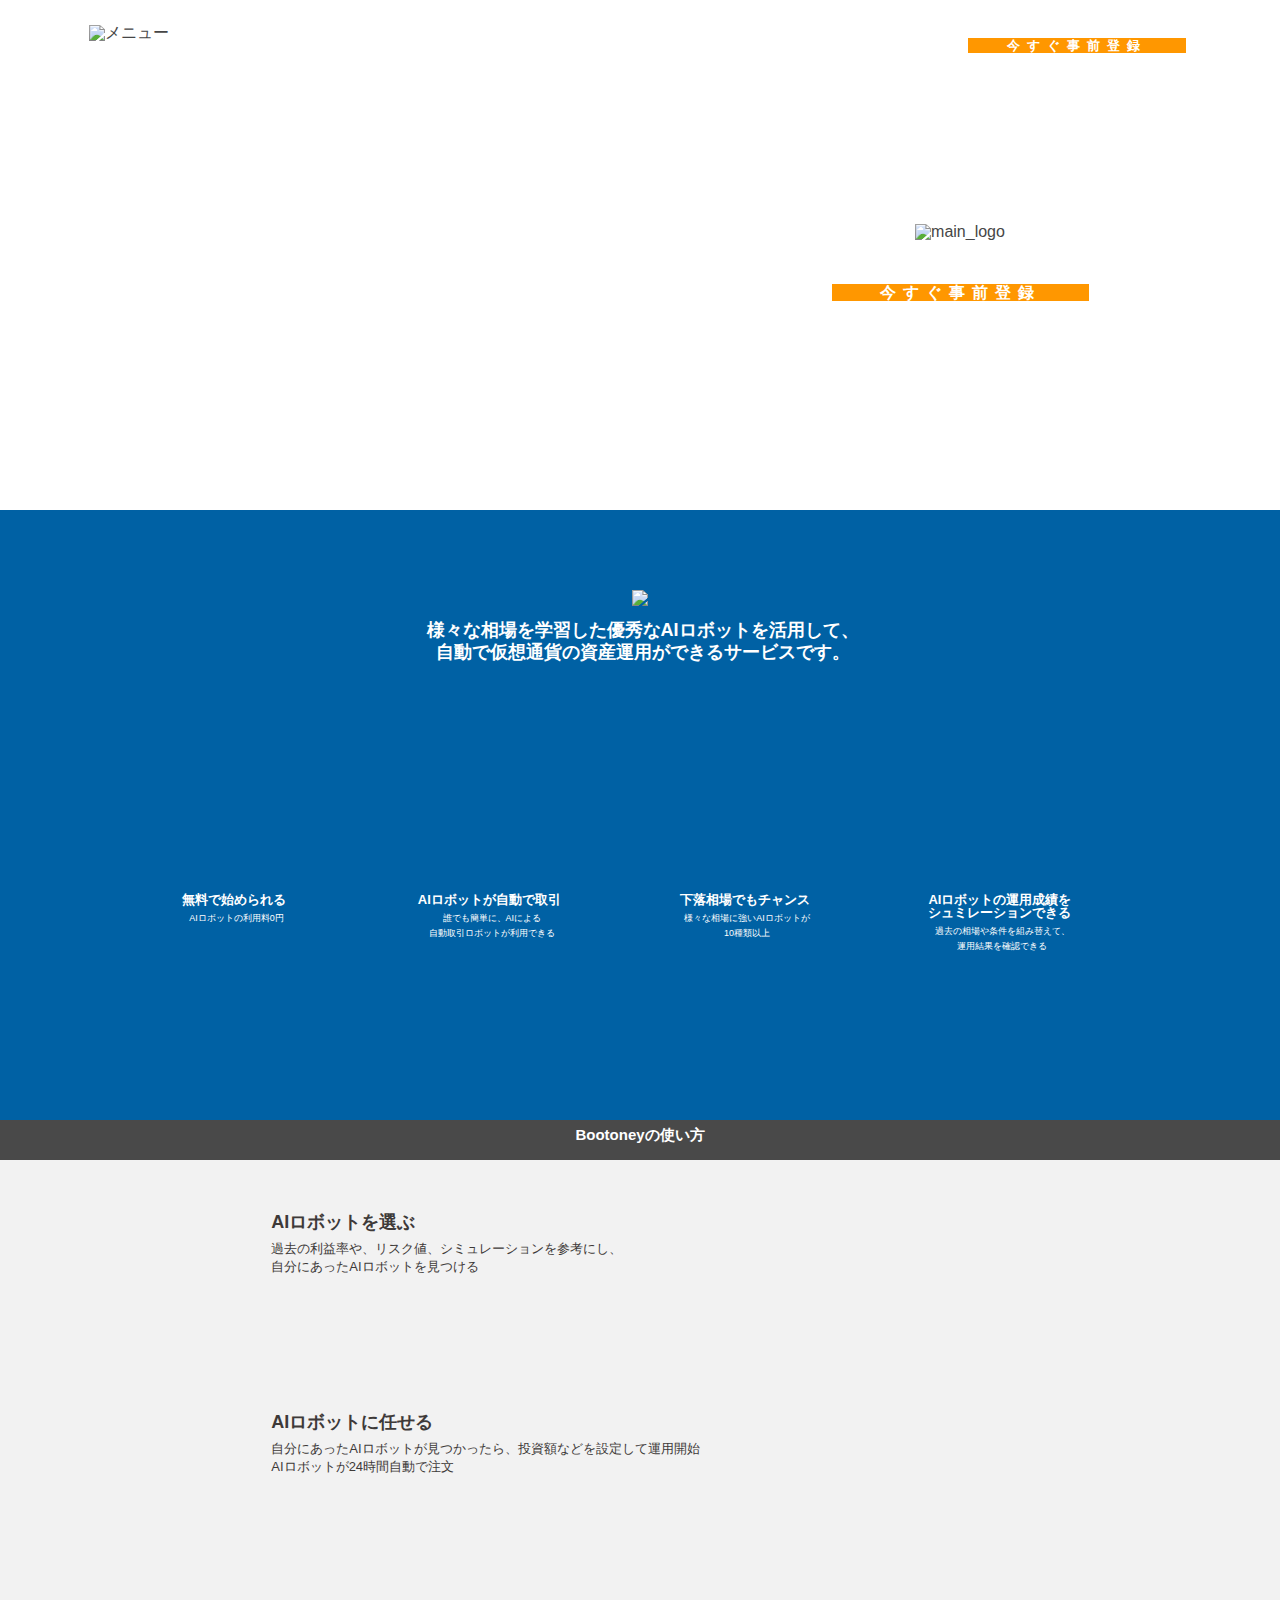
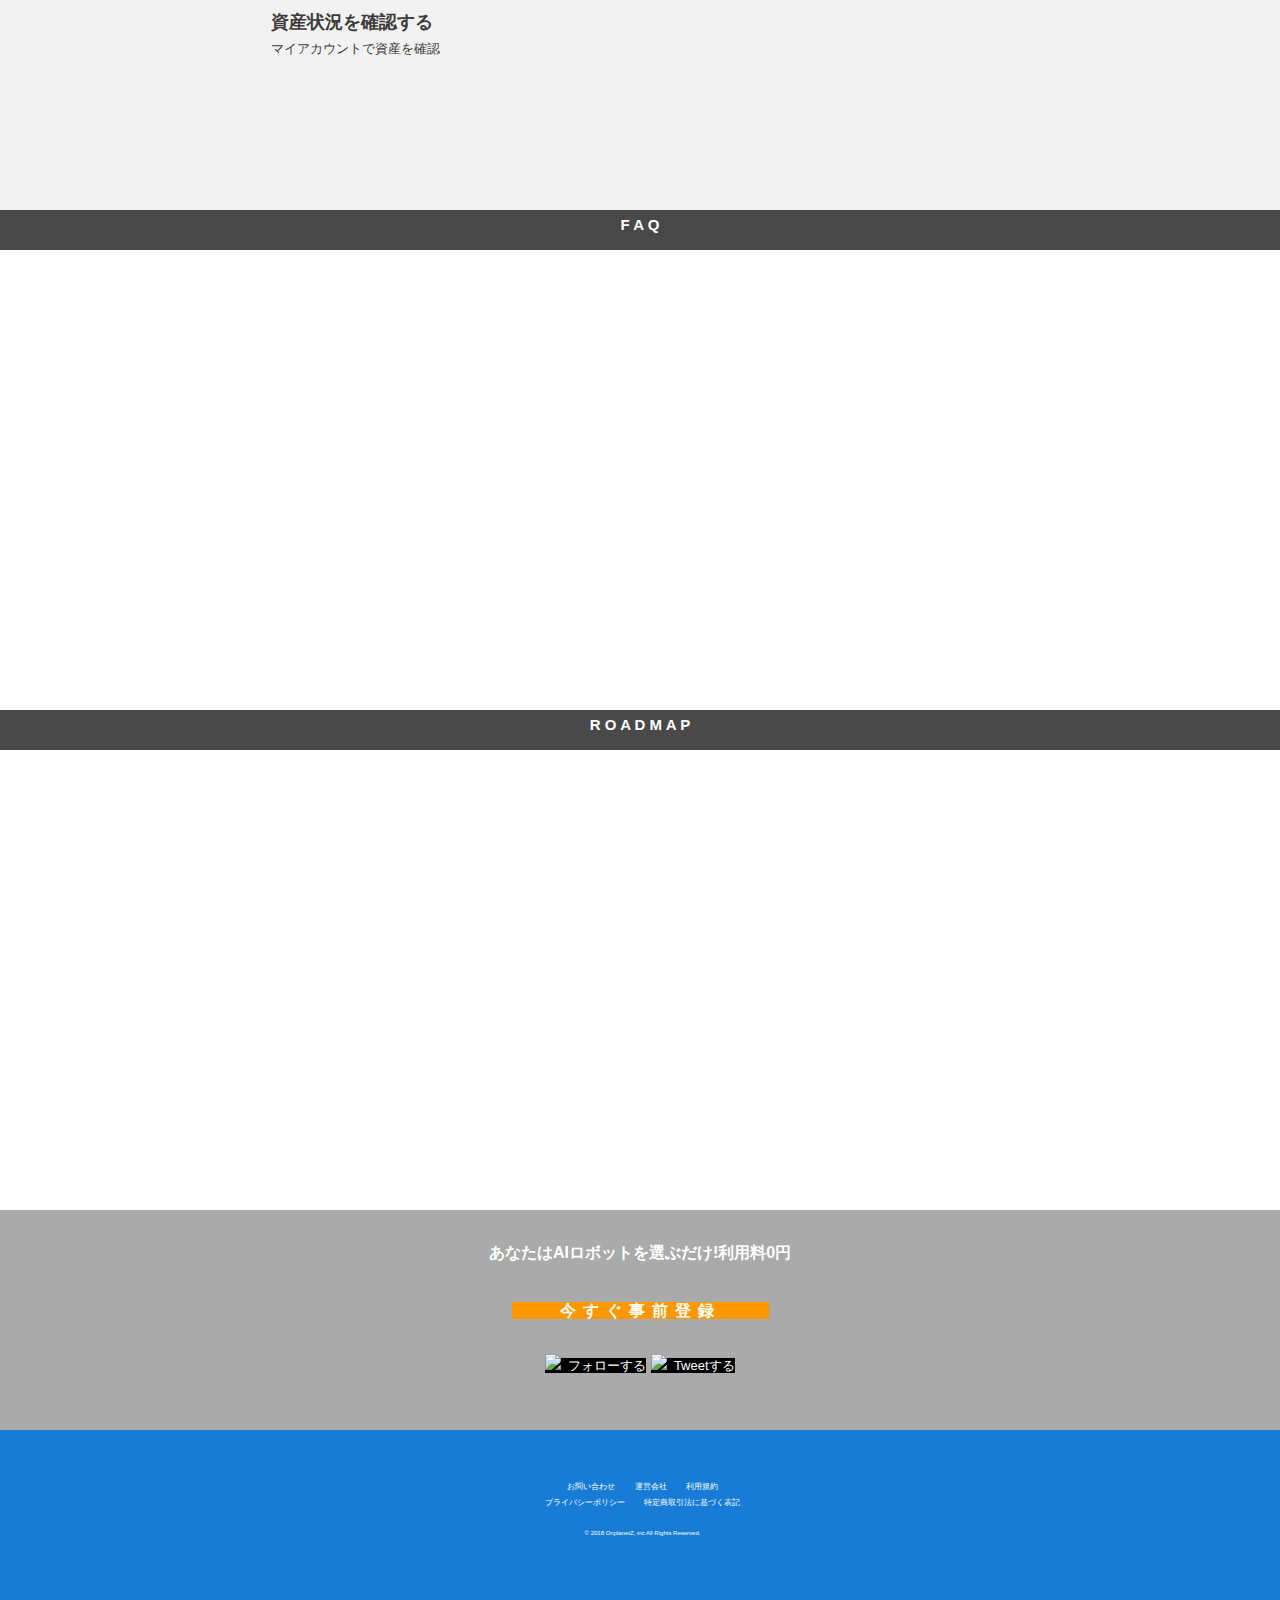
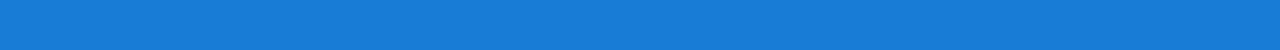
==== index.html @ aaf556a4 "Merge pull request #1 from zakkoku285/kaizu-patch-1" ====
<!doctype html>
<html lang="ja">
<head>
    <meta charset="utf-8" />
    <link rel="icon" type="image/png" href="assets/img/favicon.ico">
    <meta http-equiv="X-UA-Compatible" content="IE=edge,chrome=1" />
    <title>Bootney</title>

    <meta content="width=device-width, initial-scale=1.0, maximum-scale=1.0, user-scalable=0" name="viewport" />
    <meta name="viewport" content="width=device-width" />

    <link rel="stylesheet" href="https://cdnjs.cloudflare.com/ajax/libs/bulma/0.6.2/css/bulma.css">
    <link rel="stylesheet" href="https://maxcdn.bootstrapcdn.com/font-awesome/4.6.3/css/font-awesome.min.css">

    <link rel="stylesheet" href="assets/css/bootny.css">

    <!--     Fonts and icons     -->
    <link href="http://fonts.googleapis.com/css?family=Montserrat:400,300,700" rel="stylesheet" type="text/css">
    <link href="http://maxcdn.bootstrapcdn.com/font-awesome/latest/css/font-awesome.min.css" rel="stylesheet">

    <script src="https://ajax.googleapis.com/ajax/libs/jquery/2.1.4/jquery.min.js"></script>
    <script src="assets/js/modal.js"></script>

</head>
<body>
    <div class="mainvisual">
        <header class="nav">
            <div class="header_logo nav-left">
                <img class='sp_hidden' src="assets/img/logo_main.png" alt="メニュー" width="200" height="" border="0" />
                <img class='pc_hidden' src="assets/img/logo_main.png" alt="メニュー" width="200" height="" border="0" />
            </div>
            <ul class="menu nav-right sp_hidden">
                <li><a href="#">bootnyとは</a></li>
                <!-- <li><a href="#">bootnyムービー</a></li> -->
                <li><a href="#">使い方</a></li>
                <li><a href="#">FAQ</a></li>
                <li><a href="#">ROADMAP</a></li>
                <a data-target="modal-01" class="modal-syncer letter_s small button register is-rounded">今すぐ事前登録</a>
            </ul>
        </header>
        <div class="main_logo">
            <h1>仮想通貨のAIロボットで<br>あなたの資産を加速する</h1>
            <img src="assets/img/logo_main.png" alt="main_logo" />
            <p>あなたはロボットを選ぶだけ！利用料0円</p>
            <a data-target="modal-01" class="modal-syncer letter_s button register is-rounded">今すぐ事前登録</a>
        </div>
    </div>
    <div class="introduce">
		<img src="assets/img/how.png" alt~="Bootneyとは" />
		<p class="introduce-text"><span class="sp_hidden">様々な相場を学習した</span>優秀なAIロボットを活用して、<br />自動で仮想通貨の<br class="pc_hidden" />資産運用ができるサービスです。</p>
		<div class="introduce-list">
			<div class="introduce-contents">
				<img class="title" src="assets/img/01_free.png" alt="" />
				<img class="illust" src="assets/img/01_illust.png" alt="" />
				<h4>無料で始められる</h4>
				<p>AIロボットの利用料0円</p>
			</div>
			<div class="introduce-contents">
				<img class="title" src="assets/img/02_auto.png" alt="" />
				<img class="illust" src="assets/img/02_icon.png" alt="" />
				<h4>AIロボットが自動で取引</h4>
				<p>誰でも簡単に、AIによる<br />自動取引ロボットが利用できる</p>
			</div>
			<div class="introduce-contents">
				<img class="title" src="assets/img/03_exce.png" alt="" />
				<img class="illust" src="assets/img/03_icon.png" alt="" />
				<h4>下落相場でもチャンス</h4>
				<p>様々な相場に強いAIロボットが<br />10種類以上</p>
			</div>
			<div class="introduce-contents">
				<img class="title" src="assets/img/04_simu.png" alt="" />
				<img class="illust" src="assets/img/04_illust.png" alt="" />
				<h4>AIロボットの運用成績を<br />シュミレーションできる</h4>
				<p>過去の相場や条件を組み替えて、<br />運用結果を確認できる</p>
			</div>
		</div>
    </div>
    <div class="use">
		<h2 class="contents-title">Bootoneyの使い方</h2>
		<div class="step">
			<img class="step-count" src="assets/img/step_1.png" alt="" />
			<div class="step-detail">
				<h4>AIロボットを選ぶ</h4>
				<p>過去の利益率や、リスク値、シミュレーションを参考にし、<br />自分にあったAIロボットを見つける</p>
				<img class="image1" src="assets/img/howtouse_01_1.png" alt="" />
				<img class="image1" src="assets/img/howtouse_01_2.png" alt="" />
				<img class="image1" src="assets/img/howtouse_01_3.png" alt="" />
			</div>
		</div>
		<div class="step">
			<img class="step-count" src="assets/img/step_2.png" alt="" />
			<div class="step-detail">
				<h4>AIロボットに任せる</h4>
				<p>自分にあったAIロボットが見つかったら、<br class="pc_hidden" />投資額などを設定して運用開始<br />AIロボットが24時間自動で注文</p>
				<img class="image2" src="assets/img/howtouse_02.png" alt="" />
			</div>
		</div>
		<div class="step">
			<img class="step-count" src="assets/img/step_3.png" alt="" />
			<div class="step-detail">
				<h4>資産状況を確認する</h4>
				<p>マイアカウントで資産を確認</p>
				<img class="image3" src="assets/img/howtouse_03.png" alt="" />
			</div>
		</div>
    </div>
    <div class="faq">
		<h2 class="contents-title">F A Q</h2>
    
    </div>
    <div class="roadmap">
		<h2 class="contents-title">R O A D M A P</h2>
    
    </div>
    <div class='sns'>
        <p>あなたはAIロボットを選ぶだけ!利用料0円</p>
        <a data-target="modal-01" class="modal-syncer button-link letter_s button register is-rounded">今すぐ事前登録</a>
        <div class='twitter'>
            <a href='#' class="small button is-rounded"><img src='assets/img/twitter.png' />フォローする</a>
            <a href='#' class="small button is-rounded"><img src='assets/img/twitter.png' />Tweetする</a>
        </div>
    </div>
    <footer>
        <div class="footer_wrap">
            <img class="sp_hidden" src="assets/img/logo_footer.png" alt="" />
            <img class="pc_hidden" src="assets/img/logo_footer_sp.png" alt="" />
            <ul>
                <li><a data-target="modal-02" class="modal-syncer" >お問い合わせ</a></li>
                <li><a href="http://onplanetz.com/">運営会社</a></li>
                <li><a href="./terms.html">利用規約</a></li>
                <li><a href="./privacy.html">プライバシーポリシー</a></li>
                <li><a href="./ebizrule.html">特定商取引法に基づく表記</a></li>
            </ul>
            <p>© 2018 OnplanetZ, inc All Rights Reserved.</p>
        </div>
    </footer>

    <div id="modal-01" style="display: none">
        <div class="modal_header">
            <p>事前会員登録</p>
        </div>
        <p>メールアドレスを入力してください</p>
        <form action="" method="post">
            <div class="field">
                <div class="control has-icons-left has-icons-right">
                    <input class="input" type="email" placeholder="メールアドレス" value="" required>
                </div>
            </div>
            <div class="field is-grouped">
                <div class="control">
                    <button type="submit" class="button is-link is-rounded">送信</button>
                </div>
            </div>
            <p class="font_small">※利用開始をもって利用規約と個人情報の取り扱いに同意いただいたものとみなします。</p>
        </form>
    </div>

    <div id="modal-01-error" style="display: none">
        <div class="modal_header">
            <p>事前会員登録</p>
        </div>
        <p>メールアドレスを入力してください</p>
        <p style="color: red">認証できません。メールアドレスをご確認ください</p>
        <form action="" method="post">
            <div class="field">
                <div class="control has-icons-left has-icons-right">
                    <input class="input" type="email" placeholder="メールアドレス" value="" required>
                </div>
            </div>
            <div class="field is-grouped">
                <div class="control">
                    <button type="submit" class="button is-link is-rounded">送信</button>
                </div>
            </div>
            <p class="font_small">※利用開始をもって利用規約と個人情報の取り扱いに同意いただいたものとみなします。</p>
        </form>
    </div>
    
    <div id="modal-02" style="display: none">
        <div class="modal_header">
            <p>お問い合わせ</p>
        </div>
        <p>サービスに関する質問、取材、協業等はこちらまで</p>
        <form action="" method="post">
            <div class="field">
                <div class="control">
                    <input class="input" type="text" placeholder="お名前" value="" required>
                </div>
            </div>
            <div class="field">
                <div class="control">
                    <input class="input" type="email" placeholder="メールアドレス" value="" required>
                </div>
            </div>
            <div class="field">
                <div class="control">
                    <input class="textarea" type="text" placeholder="お問い合わせ内容" value="" required>
                </div>
            </div>
            <div class="field is-grouped">
                <div class="control">
                    <button type="submit" class="button is-link is-rounded">送信</button>
                </div>
            </div>
        </form>
    </div>

    <div id="modal-02-compleate" style="display: none">
        <div class="modal_header">
            <p>お問い合わせ</p>
        </div>
        <p>お問い合わせ内容が送信されました。 <br>ありがとうございました。</p>
        <p>担当より連絡いたしますので、 <br>しばらくお待ちください。</p>
            <div class="field is-grouped">
                <div class="control">
                    <button type="submit" class="button is-link is-rounded">送信</button>
                </div>
            </div>
    </div>

 </body>
 </html>
---- assets/css/bootny.css ----
/* http://meyerweb.com/eric/tools/css/reset/ 
v2.0 | 20110126
License: none (public domain)
*/
html, body, div, span, applet, object, iframe,
h1, h2, h3, h4, h5, h6, p, blockquote, pre,
a, abbr, acronym, address, big, cite, code,
del, dfn, em, img, ins, kbd, q, s, samp,
small, strike, strong, sub, sup, tt, var,
b, u, i, center,
dl, dt, dd, ol, ul, li,
fieldset, form, label, legend,
table, caption, tbody, tfoot, thead, tr, th, td,
article, aside, canvas, details, embed, 
figure, figcaption, footer, header, hgroup, 
menu, nav, output, ruby, section, summary,
time, mark, audio, video {
margin: 0;
padding: 0;
border: 0;
font-size: 100%;
font: inherit;
vertical-align: baseline;
}
/* HTML5 display-role reset for older browsers */
article, aside, details, figcaption, figure, 
footer, header, hgroup, menu, nav, section {
display: block;
}
body {
line-height: 1;
}
ol, ul {
list-style: none;
}
blockquote, q {
quotes: none;
}
blockquote:before, blockquote:after,
q:before, q:after {
content: '';
content: none;
}
table {
border-collapse: collapse;
border-spacing: 0;
}

html{
    background-color: #fff;
    font-family: "Hiragino Kaku Gothic ProN","ãƒ¡ã‚¤ãƒªã‚ª", sans-serif;
}

body{
    color: #464646;
}
a {
    text-decoration: none;
}
.register {
    background-color: #FF9700;
    border: none;
    color: #fff;
    padding-left: 3em;
    padding-right: 3em;
}
.letter_s {
    letter-spacing: 7px;
    font-weight: 800;
}

.header_logo {
    float: left;
}
.header_logo img{
    margin: 25px 10px 10px 25px;
}
.h1 h1{
    text-align: center;
    font-weight: 800;
}
.h1{
    width: 100%;
    margin: 0 auto;
    font-size: 35px;
    padding-top: 65px;
    padding-bottom: 65px;
    text-align: center;
}
.h1 img {
    width: 50%;
    min-width: 300px;
    max-width: 500px;
}
header li{
    display: inline-block;
    margin-right: 35px;
    margin-top: 7px;
}
.nav {
    height: 100px;
    padding: 0 5% 0 5%;
}
.menu {
    float: right;
    margin: 30px;
    color: #fff !important;
    font-weight: 800;
}
.menu a {
    color: #fff;
}
.mainvisual{
    -moz-box-sizing: border-box;
    box-sizing: border-box;
    background-size: cover;
    width: 100%;
    height: 510px;
    text-align: center;
    background-image: url("../img/main.png");    
}
.main_logo {
    padding-left: 50%;
    margin-top: 45px;
}
.mainvisual h1 {
    color: #fff;
    font-weight: 800;
    font-size: 32px;
    margin-bottom: 15px;
}
.mainvisual p {
    color: #fff;
    font-weight: 800;
    margin: 15px;
}
.main_video video{
    height: 600px;
}
.main_video{
    margin: 0 auto;
    width: 307px;
    height: 600px;
}
.text_area{
    padding-bottom: 100px;
    font-weight: 600;
}
.text{
    margin: 0 auto;
    width: 70%;
    min-width: 300px;
    margin-top: 50px;
    margin-bottom: 30px;
    text-align: center;
    line-height: 1.5em;
}
.image_area p{
    text-align: center;
    padding-top: 20px;
    font-weight: 800;
    font-size: 20px;
}
.image{
    padding: 5%;
}
.dl_bottom{
    width: 40%;
    min-width: 200px;
    margin: 0 auto;
    margin-top: 100px;
    margin-bottom: 30px;
}
.dl_bottom .column{
    text-align: center;
}
.comunity{
    width: 30%;
    min-width: 300px;
    margin: 0 auto;
    border-bottom: 2px solid #888;
    text-align: center;
}
.comunity p{
    text-align: center;
    margin-top: 20px;
    margin-bottom: 20px;
}
.comunity img{
    text-align: center;
    width: 80px;
}
.s1 {
	color: #444;
	font-size: 20px;
	display: flex;
	align-items: center;
}
.s1:before, .s1:after {
	content: "";
	flex-grow: 1;
	height: 1px;
	background: #444;
	display: block;
}
.s1:before {
	margin-right: .4em;
}
.s1:after {
	margin-left: .4em;
}
.explain_01 {
    width: 70%;
    margin: 0 auto;
    margin-top: 100px;
    margin-bottom: 100px;
}
.explain_01 video {
    height: 500px;
}
.explain_01 p {
    margin: 10px 0px 40px 15px;
}
.box01 .left {
    text-align: right;
}
.box01 .right {
    text-align: left;
}
.explain_02 {
    width: 70%;
    margin: 0 auto;
    margin-top: 100px;
    margin-bottom: 100px;
}
.explain_02 video {
    height: 500px;
}
.explain_02 p {
    margin: 10px 0px 40px 15px;
}
.box02 .left {
    text-align: left;
}
.box02 .right {
    text-align: left;
}
.explain_03 {
    width: 70%;
    margin: 0 auto;
    margin-top: 100px;
    margin-bottom: 100px;
}
.explain_03 video {
    height: 500px;
}
.explain_03 p {
    margin: 10px 0px 40px 15px;
}
.box03 .left {
    text-align: right;
}
.box03 .right {
    text-align: left;
}
.sns {
    height: 220px;
    background-color: #aaa;
    text-align: center;
    background-image: url("../img/footer.png");
}
.sns p {
    padding: 35px;
    color: #fff;
    font-weight: 800;
}
.twitter {
    padding: 35px;
}
.twitter a {
    background-color: #000;
    color: #fff;
    border: none;
}
.twitter img {
    width: 20px;
    margin-right: 7px;
}
footer {
    background-color: #187CD6;
    height: 220px;
}
.footer_wrap {
    width: 259px;
    padding-top: 30px;
    margin: 0 auto;
    text-align: center;
}
.footer_wrap ul {
    height: 50px;
}
.footer_wrap li {
    display: inline-block;
    padding-left: 5px;
    font-size: 8px;
}
.footer_wrap li a {
    color: #fff;
    margin: 5px;
}
.footer_wrap p {
    font-size: 6px;
    color: #fff;
}
.small {
    font-size: 13px;
    color: #777;
}

#modal-01,
#modal-02 {
	width:50%;
	background:#EFEFEF;
    z-index:9999;
    position:fixed;
    font-weight: 800;
    text-align: center;
}
.modal_header {
    width: 100%;
    height: 40px;
    background-color: #494949;
    color: #fff;
    text-align: center;
    font-weight: 800;
}
#modal-01 p,
#modal-02 p {
    padding-top: 12px;
}
.control {
    margin: 0 auto;
}
#modal-overlay{
	z-index:1;
	display:none;
	position:fixed;
	top:0;
	left:0;
	width:100%;
	height:120%;
	background-color:rgba(0,0,0,0.75);
}
.modal-p{
	margin-top:1em;
}
.font_small {
    font-size: 8px;
}

.modal-p:first-child{
	margin-top:0;
}
.button-link:hover{
	cursor:pointer;
	color:#f00;
}
.introduce {
	background-color: #0061A4;
	width: 100%;
	min-height: 500px;
	padding: 80px 0 30px 0;
	text-align: center;
	color: #fff;
}
.introduce-text {
	font-weight:bold;
	margin: 10px;
	font-size: 18px;
	line-height:22px;
}
.introduce-list {
	width: 80%;
	margin: 50px auto;
}
.introduce-contents {
	display: inline-grid;
	width:20%;
	margin-right:4.5%;
	margin-bottom: 20px;
}
.introduce-contents h4 {
	font-size: 13px;
	font-weight: bold;
	margin: 10px 0 5px 0;
}
.introduce-contents p {
	font-size:9px;
}
.introduce-contents .title {
	display: block;
	height:50px;
	margin: 10px auto;
}
.introduce-contents .illust {
	display: block;
	height:80px;
	margin: 10px auto;
}
.contents-title {
	background-color: #494949;
	height: 30px;
	padding: 5px;
	text-align: center;
	color: #fff;
	font-weight: bold;
	font-size: 15px; 
	line-height: 20px;
}
.use,.faq,.roadmap {
	background-color: #F2F2F2;
	width: 100%;
	min-height: 500px;
	color: #3E3A39;
}
.faq,.roadmap {
	background-color: #fff;
}
.step {
	width: 60%;
	min-height: 150px;
	margin: 0 auto;
	padding: 25px 0 25px 0;
	overflow: hidden;
}
.step:last-child {
	padding-bottom: 50px;
}
.step:nth-child(2) {
	padding-top: 50px;
}
.step .step-count {
	display: block;
	float: left;
	width: 15%;
}
.step .step-detail {
	float: left;
	width: 75%;
	margin: 0 2%;
}
.step-detail h4 {
	font-size: 18px;
	line-height: 25px;
	font-weight: bold;
	margin-bottom: 5px;
}
.step-detail p {
	font-size: 13px;
	line-height: 18px;
	margin-bottom: 15px;
	padding: 0;
}
.step-detail .image1 {
	width: 32%;
}
.step-detail .image2{
	width: 70%;
	margin: 0 15%;
}
.step-detail .image3 {
	width: 100%;
}
.clear {
	float:clear;
}





@font-face {
	font-family: 'HelveticaNeue';
	src: url(assets/fonts/HelveticaNeue.dfont);
}
@font-face {
	font-family: 'Helvetica';
	src: url(assets/fonts/Helvetica.dfont);
}

.contents-header {
	background-color: #187CD6;
	height: 50px;
	width: 100%;
}
.contents-header .header-logo {
	height: 30px;
	margin: 15px 5px 5px 100px;
	float: left;
}
.contents-header p {
	float: left;
	margin: 15px 0;
	font-family: 'Hiragino Kaku Gothic ProN',Helvetica,HelveticaNeue;
	font-weight: bold;
	font-size: 4px;
	line-height: 10px;
	color: #FFF;
}

.footercontents {
	width: 65%;
	min-height: 450px;
	margin: 50px auto;
	font-family: 'Hiragino Kaku Gothic ProN',Helvetica,HelveticaNeue;
	font-size: 11px;
}
.completed {
	width: 65%;
	min-height: 450px;
	margin: 50px auto;
	font-family: 'Hiragino Kaku Gothic ProN',Helvetica,HelveticaNeue;
	font-size: 11px;
	text-align: center;
}
.footercontents h1
, .completed h1 {
	font-size: 20px;
	line-height: 24px;
	font-weight: bold;
	text-align: center;
	margin-bottom: 20px;
}
.footercontents .contents
, .completed .contents {
	margin: 20px 0;
}
.contents img {
	width: 250px;
	margin:20px auto;
	padding:10px;
}
.contents .main-message {
	font-size: 15px;
	line-height:22px;
	font-weight: bold;
	margin-bottom: 45px;
}
.contents .coution-message {
	font-size: 9px;
	line-height: 13px;
	text-align: left;
	color: #999;
}
.footercontents .contents h2 {
	font-size: 15px;
	line-height: 19px;
	padding: 2px 0 0 10px;
	margin: 10px 0 5px 0;
	border-bottom: 1px solid #000;
}
.footercontents .contents h3 {
	font-size: 11px;
	line-height: 15px;
	padding: 25px 5px 15px 5px;
	margin-bottom: 5px;
}
.footercontents .contents p:not(:last-child), p {
	line-height: 15px;
	padding: 0 0 0 5px;
	margin-bottom: 0.5em;
}
.footercontents dl {
	width: 100%;
}
.footercontents dl dt{
	margin: 20px 0 5px 5px;
}
.footercontents dl dd{
	padding: 0 5px 10px 5px;
}
.footercontents .contents-footer,
.completed .contents-footer {
	text-align: center;
	margin: 35px;
}
.contents-footer .small {
	background-color: #187CD6;
	color: #FFF;	
}
.contents-footer .twitter {
	padding: 20px 0 0 0;
}
.contents-footer .twitter img {
	margin: 0;
}
.contents-footer .twitter .small {
	background-color: #000;
	color: #FFF;
}

footer {
    background-color: #187CD6;
    height: 220px;
}
.footer_wrap {
    width: 259px;
    padding-top: 30px;
    margin: 0 auto;
    text-align: center;
}
.footer_wrap ul {
    height: 50px;
}
.footer_wrap li {
    display: inline-block;
    padding-left: 5px;
    font-size: 8px;
}
.footer_wrap li a {
    color: #fff;
    margin: 5px;
}
.footer_wrap p {
    font-size: 6px;
    color: #fff;
}

@media (min-width: 768px) {
    .pc_hidden{
        display: none;
    }
}

@media (max-width: 768px) {
    .sp_hidden {
        display: none;
    }
    .mainvisual {
        -moz-box-sizing: border-box;
        box-sizing: border-box;
        background: none;
        background-size: cover;
        width: 100%;
        height: 360px;
        background-image: url(../img/main.png);
    }
    .mainvisual h1 {
        font-size: 20px;
    }
    .main_logo {
        padding: 0;
        margin: 0;
    }
    .main_logo img {
        width: 220px;
    }
    .header_logo img {
        margin: 10px 10px 10px 10px;
        width: 160px;
    }
    .h1{
        font-size: 25px;
    }
    .image{
        padding-bottom: 30px;
    }
    .image img {
        max-width: 170px;
        margin: 0 auto;
    }
    .h1 {
        font-size: 25px;
        padding-top: 25px;
        padding-bottom: 25px;
    }
    .text_area{
        padding-bottom: 50px;
        font-weight: 600;
    }
    .dl_bottom{
        width: 80%;
    }
    .twitter {
        padding: 25px;
    }
    .sns p {
        padding: 25px;
    }
    .footer_inner {
        width: 90%;
        margin: 0 auto;
    }
    .footer_dl img {
        max-width: 230px;
    }
    .footer_comunity{
        margin: 0 auto;
        text-align: center;
    }
    	.contents-header {
		height: 40px;
    }
    #modal-01, #modal-02 {
        width: 90%;
    }
    .introduce-list {
	    width: 80%;
    }
    .introduce-contents {
	    width: 90%;
	    padding: 10%;
	    margin-right: 0;
    }
	.step {
		width: 80%;
		text-align: center;
	}
	.step .step-count {
		float: none;
		width:35%;
		margin: 0 auto;
		padding: 0;
	}
	.step .step-detail {
		float: none;
		width: 100%;
		padding: 20px 0 10px 0;
		margin: 0;
	}
	.step-detail h4 {
		font-size: 15px;
	}
	.step-detail p {
		font-size: 11px;
	}
	.step-detail .image2 {
		width: 90%;
		margin: 0;
	}
    .contents-header .header-logo {
	    height: 25px;
	    margin-top: 10px;
	    margin-left: 15px;
    }
    .contents-header p {
	    margin: 10px 0;
    }
    .footercontents, .completed {
	    width: 85%;
	    margin: 30px auto;
    }
    .footercontents h1,
    .completed h1 {
	    font-size: 18px;
    }
    .footercontents .contents-footer,
    .completed .contents-footer {
	    margin-left: 0;
	    margin-right: 0;
    }
    .contents-footer .twitter {
	    padding-top: 10px;
    }
    .contents-footer .small {
	    font-size: 11px;
    }
    .contents .main-message {
	    font-size: 13px;
	    line-height: 17px;
    }
    .contents .coution-message {
	    font-size: 11px;
	    line-height: 15px;
	    padding: 0 10px;
    }
}
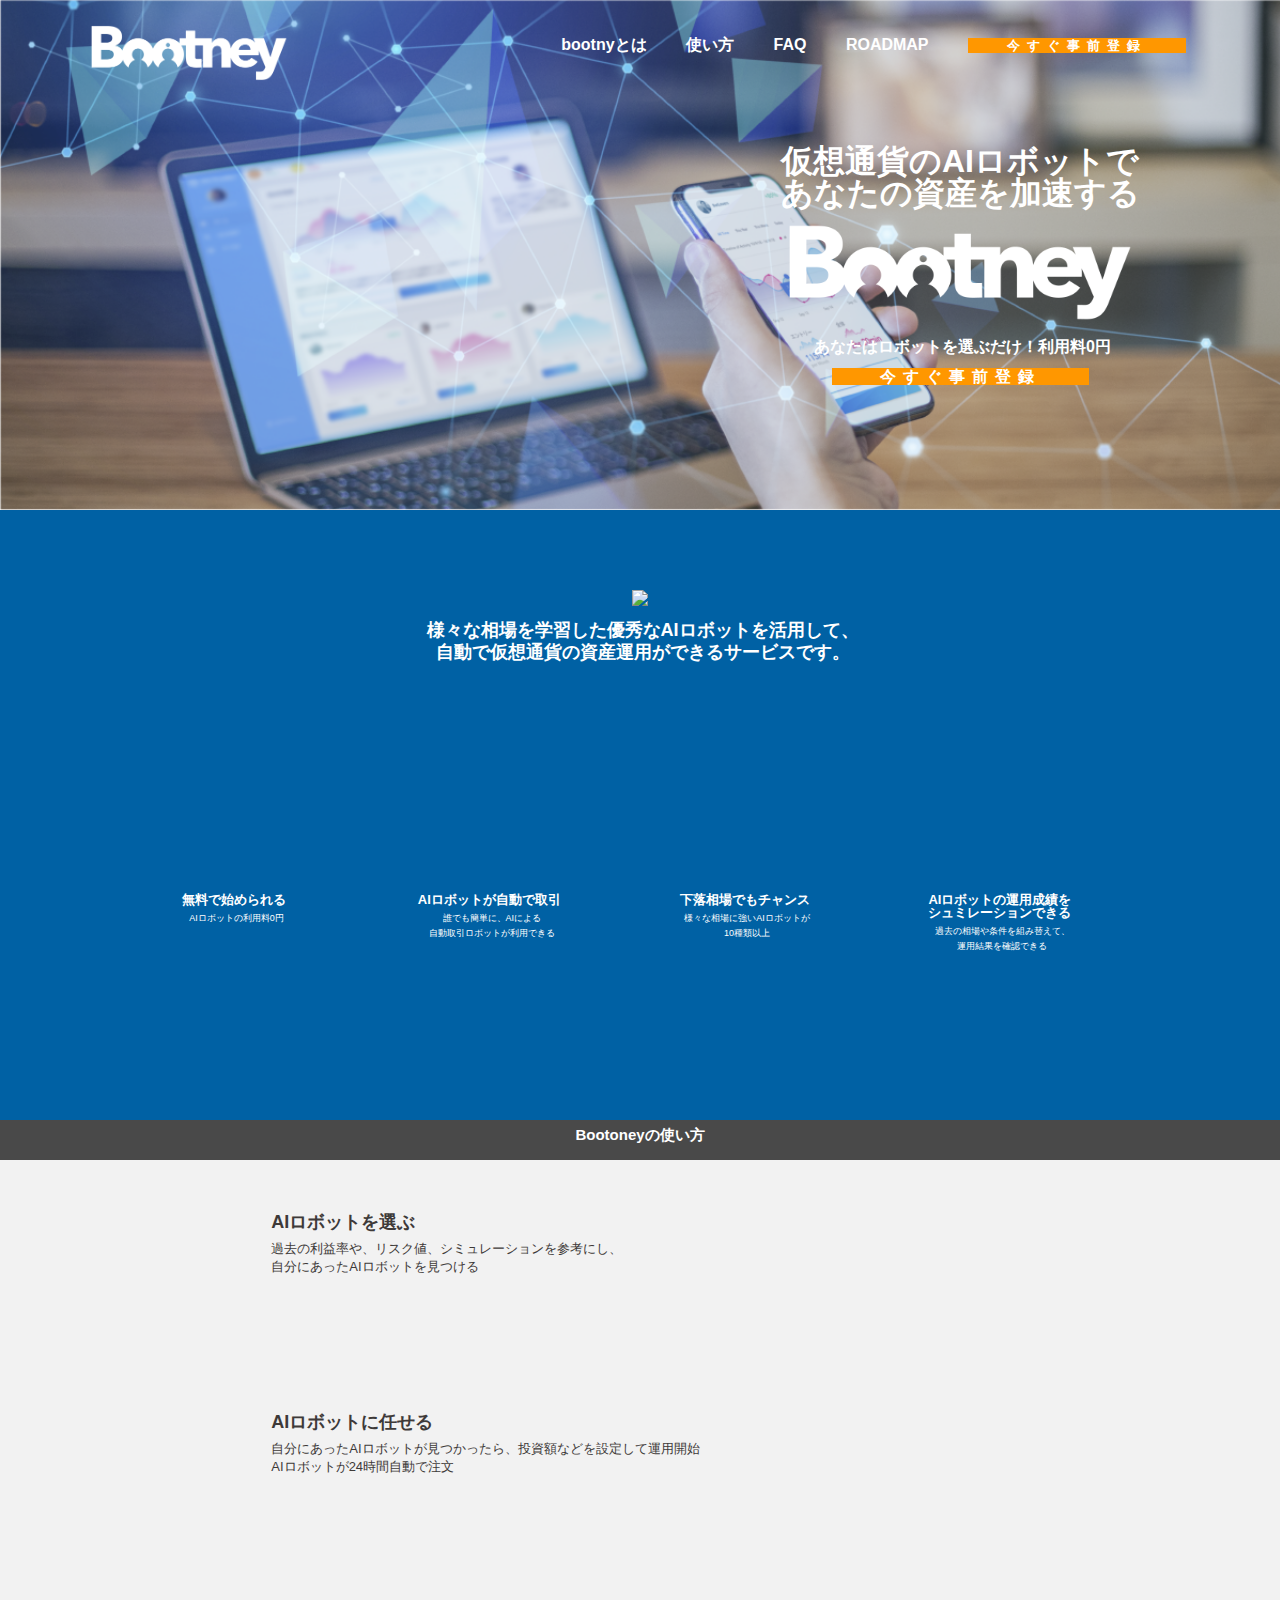
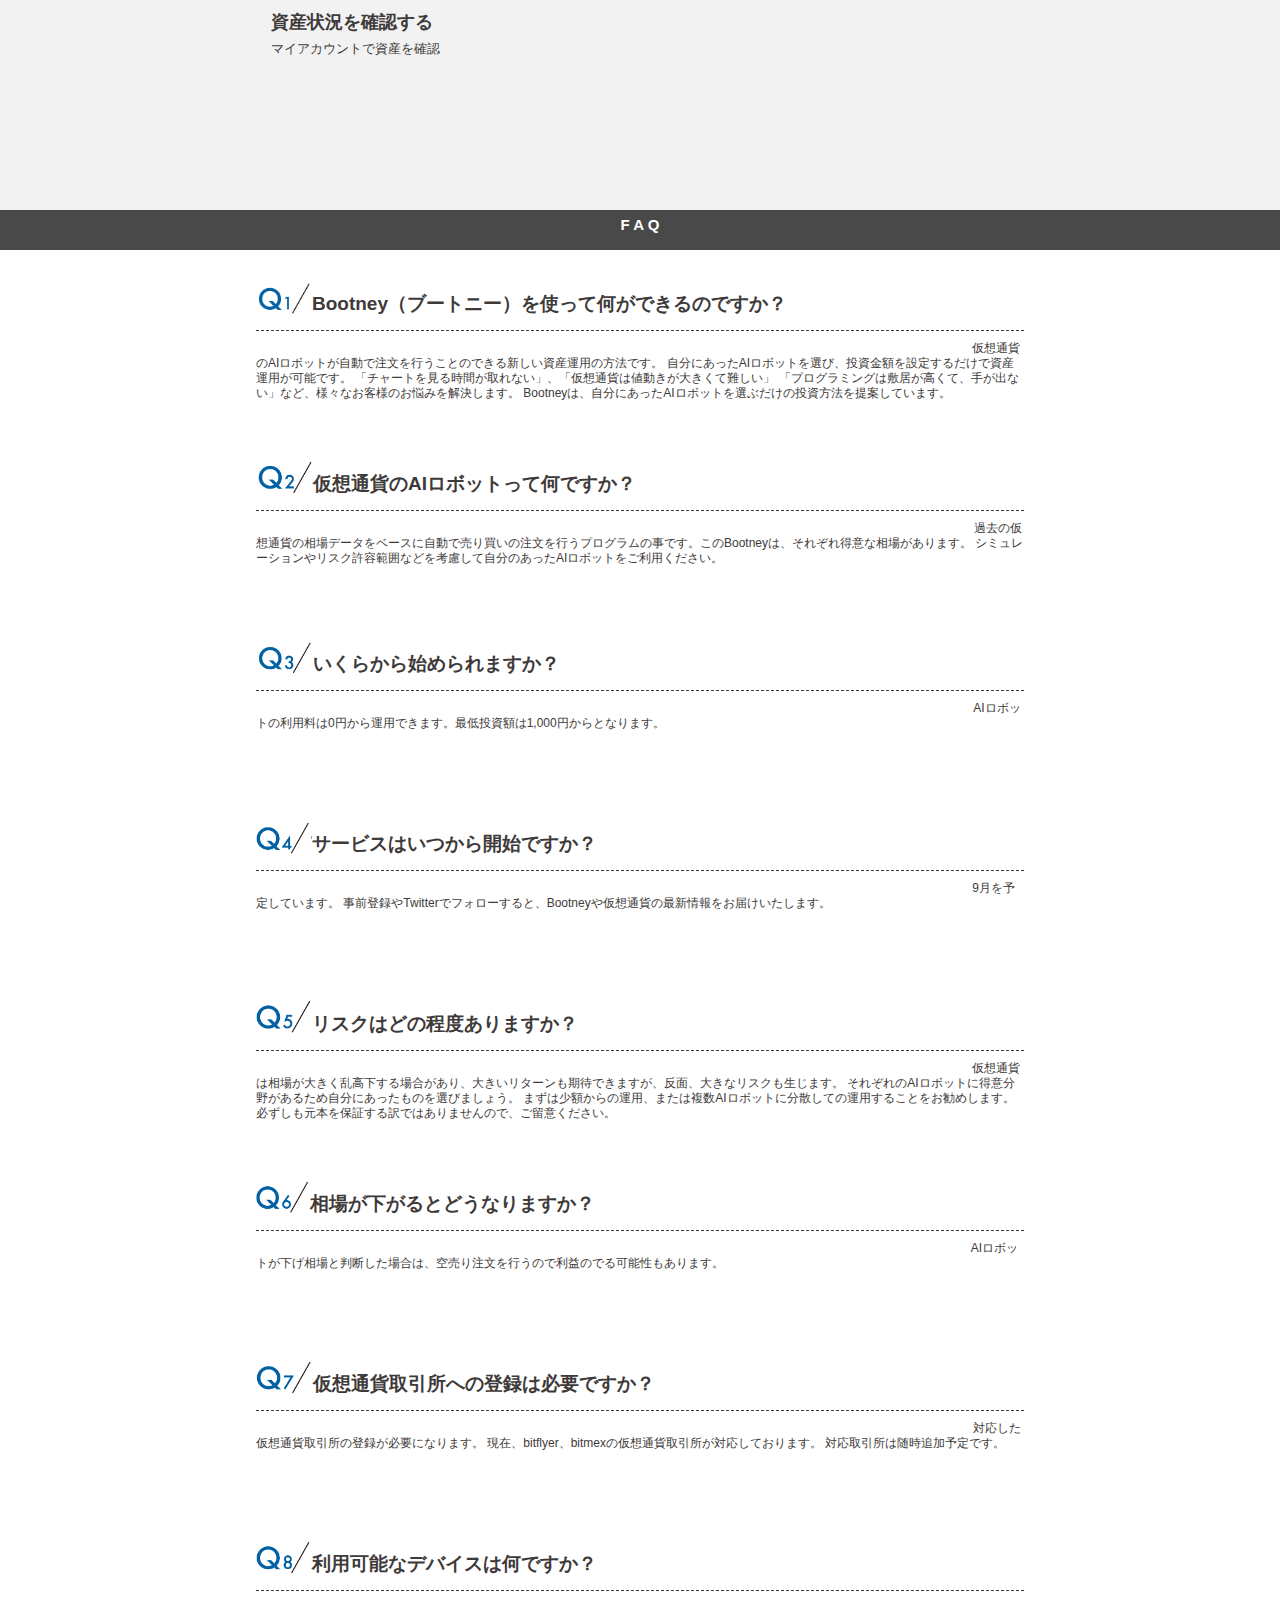
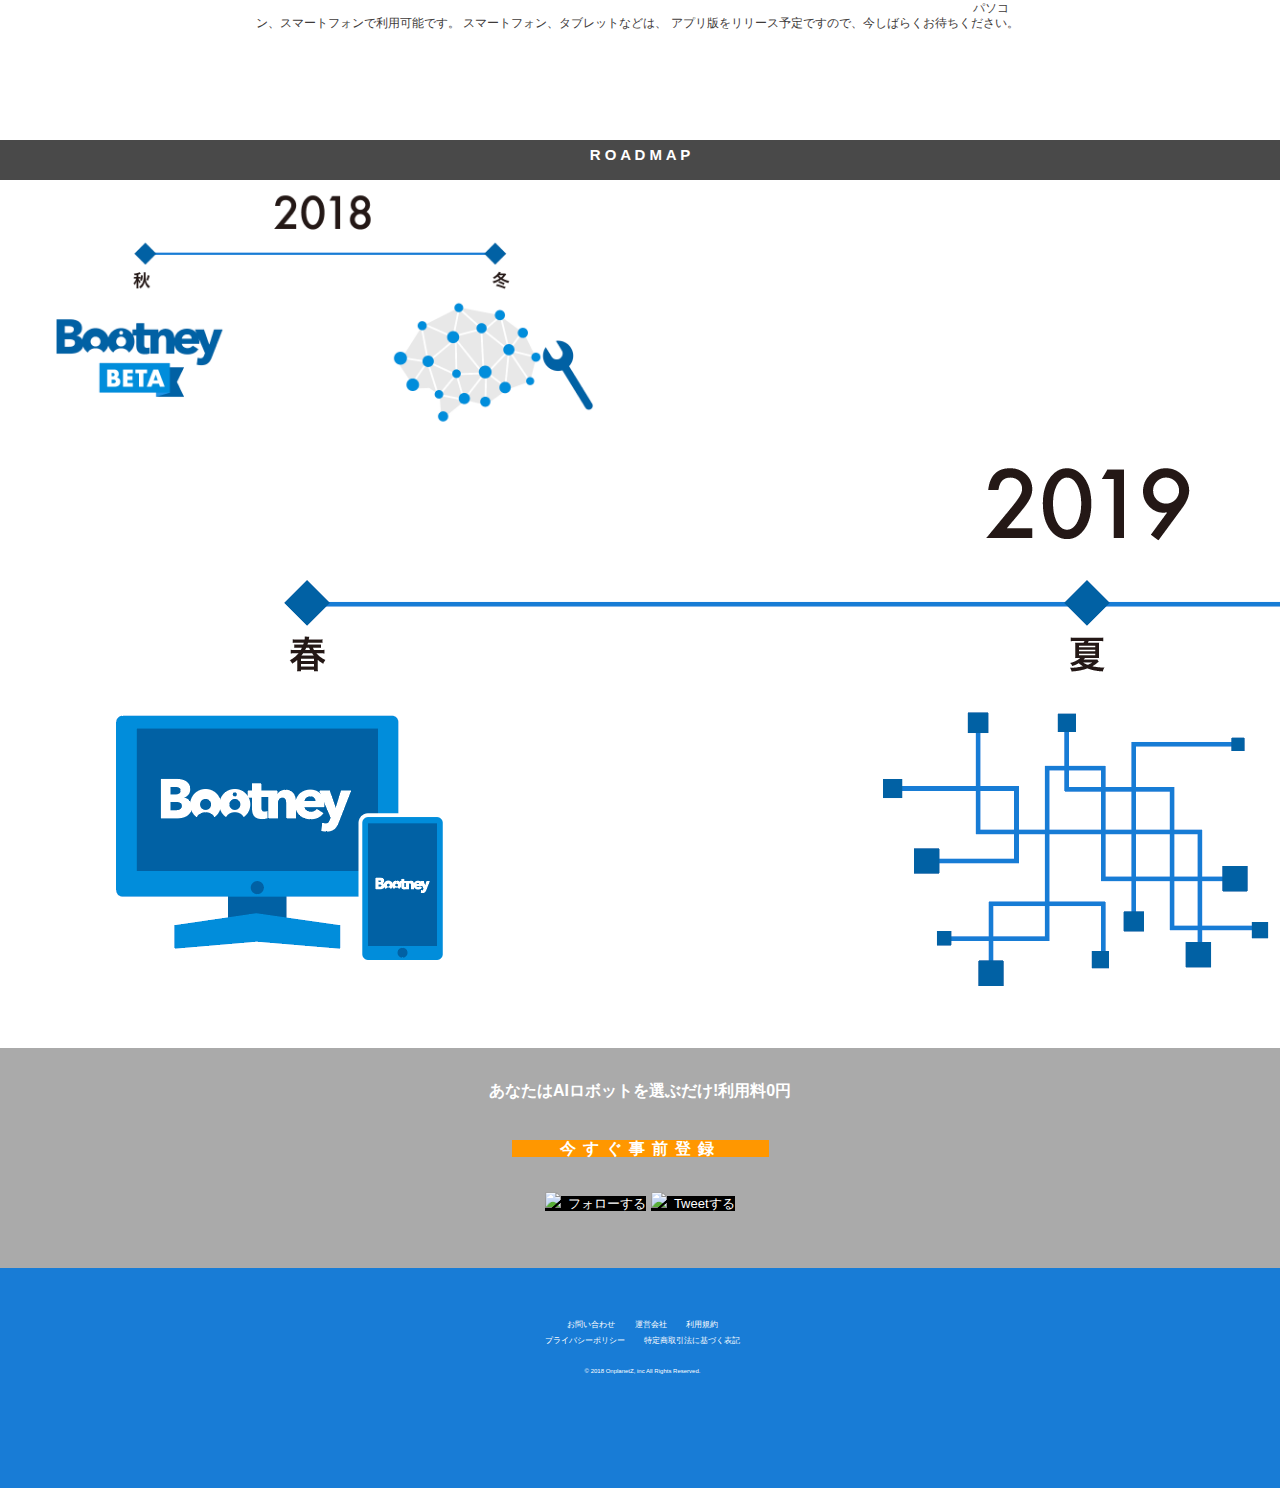
==== commit 5b250d95: "FAQ 実装" ====
--- a/index.html
+++ b/index.html
@@ -41,11 +41,13 @@
         </header>
         <div class="main_logo">
             <h1>仮想通貨のAIロボットで<br>あなたの資産を加速する</h1>
-            <img src="assets/img/logo_main.png" alt="main_logo" />
+            <img src="assets/img/logo_main.png" width="350" alt="main_logo" />
             <p>あなたはロボットを選ぶだけ！利用料0円</p>
             <a data-target="modal-01" class="modal-syncer letter_s button register is-rounded">今すぐ事前登録</a>
         </div>
     </div>
+
+
     <div class="introduce">
 		<img src="assets/img/how.png" alt~="Bootneyとは" />
 		<p class="introduce-text"><span class="sp_hidden">様々な相場を学習した</span>優秀なAIロボットを活用して、<br />自動で仮想通貨の<br class="pc_hidden" />資産運用ができるサービスです。</p>
@@ -76,6 +78,8 @@
 			</div>
 		</div>
     </div>
+
+
     <div class="use">
 		<h2 class="contents-title">Bootoneyの使い方</h2>
 		<div class="step">
@@ -106,21 +110,104 @@
 		</div>
     </div>
     <div class="faq">
-		<h2 class="contents-title">F A Q</h2>
-    
-    </div>
+        <h2 class="contents-title">F A Q</h2>
+        <div class="faq_bloc">
+            <div class="faq_bloc_header">
+                <img src="assets/img/q1.png" />
+                <p>Bootney（ブートニー）を使って何ができるのですか？</p>
+            </div>
+            <p>
+                仮想通貨のAIロボットが自動で注文を行うことのできる新しい資産運用の方法です。
+                自分にあったAIロボットを選び、投資金額を設定するだけで資産運用が可能です。
+                「チャートを見る時間が取れない」、「仮想通貨は値動きが大きくて難しい」
+                「プログラミングは敷居が高くて、手が出ない」など、様々なお客様のお悩みを解決します。
+                Bootneyは、自分にあったAIロボットを選ぶだけの投資方法を提案しています。
+            </p>
+		</div>
+        <div class="faq_bloc">
+            <div class="faq_bloc_header">
+                <img src="assets/img/q2.png" />
+                <p>仮想通貨のAIロボットって何ですか？</p>
+            </div>
+            <p>
+                 過去の仮想通貨の相場データをベースに自動で売り買いの注文を行うプログラムの事です。このBootneyは、それぞれ得意な相場があります。 シミュレーションやリスク許容範囲などを考慮して自分のあったAIロボットをご利用ください。
+            </p>
+        </div>
+        <div class="faq_bloc">
+            <div class="faq_bloc_header">
+                <img src="assets/img/q3.png" />
+                <p>いくらから始められますか？</p>
+            </div>
+            <p>
+                AIロボットの利用料は0円から運用できます。最低投資額は1,000円からとなります。
+            </p>
+        </div>
+        <div class="faq_bloc">
+            <div class="faq_bloc_header">
+                <img src="assets/img/q4.png" />
+                <p>サービスはいつから開始ですか？</p>
+            </div>
+            <p>
+                9月を予定しています。 事前登録やTwitterでフォローすると、Bootneyや仮想通貨の最新情報をお届けいたします。
+            </p>
+        </div>
+        <div class="faq_bloc">
+            <div class="faq_bloc_header">
+                <img src="assets/img/q5.png" />
+                <p>リスクはどの程度ありますか？</p>
+            </div>
+            <p>
+                 仮想通貨は相場が大きく乱高下する場合があり、大きいリターンも期待できますが、反面、大きなリスクも生じます。 それぞれのAIロボットに得意分野があるため自分にあったものを選びましょう。 まずは少額からの運用、または複数AIロボットに分散しての運用することをお勧めします。必ずしも元本を保証する訳ではありませんので、ご留意ください。
+            </p>
+        </div>
+        <div class="faq_bloc">
+            <div class="faq_bloc_header">
+                <img src="assets/img/q6.png" />
+                <p>相場が下がるとどうなりますか？</p>
+            </div>
+            <p>
+                AIロボットが下げ相場と判断した場合は、空売り注文を行うので利益のでる可能性もあります。
+            </p>
+        </div>
+        <div class="faq_bloc">
+            <div class="faq_bloc_header">
+                <img src="assets/img/q7.png" />
+                <p>仮想通貨取引所への登録は必要ですか？</p>
+            </div>
+            <p>
+                 対応した仮想通貨取引所の登録が必要になります。 現在、bitflyer、bitmexの仮想通貨取引所が対応しております。 対応取引所は随時追加予定です。
+            </p>
+        </div>
+        <div class="faq_bloc">
+            <div class="faq_bloc_header">
+                <img src="assets/img/q8.png" />
+                <p>利用可能なデバイスは何ですか？</p>
+            </div>
+            <p>
+              パソコン、スマートフォンで利用可能です。 スマートフォン、タブレットなどは、 アプリ版をリリース予定ですので、今しばらくお待ちください。
+
+            </p>
+        </div>
+    </div>
+
+
     <div class="roadmap">
 		<h2 class="contents-title">R O A D M A P</h2>
-    
-    </div>
+        <img class="sp_hidden" style="width: 50%; margin: 0 auto;" src="assets/img/loadmap01.png" />
+        <img class="sp_hidden" src="assets/img/loadmap02.png" />
+    </div>
+
+
     <div class='sns'>
         <p>あなたはAIロボットを選ぶだけ!利用料0円</p>
         <a data-target="modal-01" class="modal-syncer button-link letter_s button register is-rounded">今すぐ事前登録</a>
         <div class='twitter'>
             <a href='#' class="small button is-rounded"><img src='assets/img/twitter.png' />フォローする</a>
-            <a href='#' class="small button is-rounded"><img src='assets/img/twitter.png' />Tweetする</a>
-        </div>
-    </div>
+            <a href='http://twitter.com/share?url=https://bootney.io&text=bootney&via=[ツイート内に含むユーザ名]&related=[ツイート後に表示されるユーザー]&hashtags=[ハッシュタグ]' class="small button is-rounded"><img src='assets/img/twitter.png' />Tweetする</a>
+        </div>
+    </div>
+
+
     <footer>
         <div class="footer_wrap">
             <img class="sp_hidden" src="assets/img/logo_footer.png" alt="" />
--- a/assets/css/bootny.css
+++ b/assets/css/bootny.css
@@ -117,7 +117,7 @@
     width: 100%;
     height: 510px;
     text-align: center;
-    background-image: url("../img/main.png");    
+    background-image: url("../img/main_.png");    
 }
 .main_logo {
     padding-left: 50%;
@@ -471,6 +471,73 @@
 .step-detail .image3 {
 	width: 100%;
 }
+
+.faq_bloc {
+	width: 60%;
+	min-height: 150px;
+	margin: 0 auto;
+	padding: 15px 0 15px 0;
+	overflow: hidden;
+}
+.faq_bloc p {
+    font-size: 12px;
+    padding: 10px 0 10px 0;
+}
+.faq_bloc:last-child {
+	padding-bottom: 50px;
+}
+.faq_bloc:nth-child(2) {
+	padding-top: 30px;
+}
+.faq_bloc .faq_bloc-count {
+	display: block;
+	float: left;
+	width: 15%;
+}
+.faq_bloc .faq_bloc-detail {
+	float: left;
+	width: 75%;
+	margin: 0 2%;
+}
+.faq_bloc-detail h4 {
+	font-size: 18px;
+	line-height: 25px;
+	font-weight: bold;
+	margin-bottom: 5px;
+}
+.faq_bloc-detail p {
+	font-size: 13px;
+	line-height: 18px;
+	margin-bottom: 15px;
+	padding: 0;
+}
+.faq_bloc-detail .image1 {
+	width: 32%;
+}
+.faq_bloc-detail .image2{
+	width: 70%;
+	margin: 0 15%;
+}
+.faq_bloc-detail .image3 {
+	width: 100%;
+}
+.faq_bloc_header {
+    border-bottom: 1px dashed;
+    height: 50px;
+}
+.faq_bloc_header p {
+    width: 86%;
+    height: 30px;
+    font-weight: 800;
+    padding-top: 16px;
+    padding-left: 0px;
+    font-size: 19px;
+    float: left;
+}
+.faq_bloc_header img {
+    float: left;
+    height: 35px;
+}
 .clear {
 	float:clear;
 }
@@ -643,7 +710,7 @@
         background-size: cover;
         width: 100%;
         height: 360px;
-        background-image: url(../img/main.png);
+        background-image: url(../img/main.jpg);
     }
     .mainvisual h1 {
         font-size: 20px;
@@ -774,4 +841,27 @@
 	    line-height: 15px;
 	    padding: 0 10px;
     }
-}
+
+    .faq_bloc {
+        width: 80%;
+        min-height: 150px;
+        margin: 0 auto;
+        padding: 15px 0 15px 0;
+        overflow: hidden;
+    }
+    .faq_bloc_header {
+       border-bottom: 1px dashed;
+        height: 40px;
+    }
+    .faq_bloc_header p {
+        width: 80%;
+        height: 30px;
+        font-weight: 800;
+        padding-left: -11px;
+        font-size: 16px;
+        padding: 5px 0 0 0;
+    }
+    .faq_bloc_header img {
+        float: left;
+    }
+}
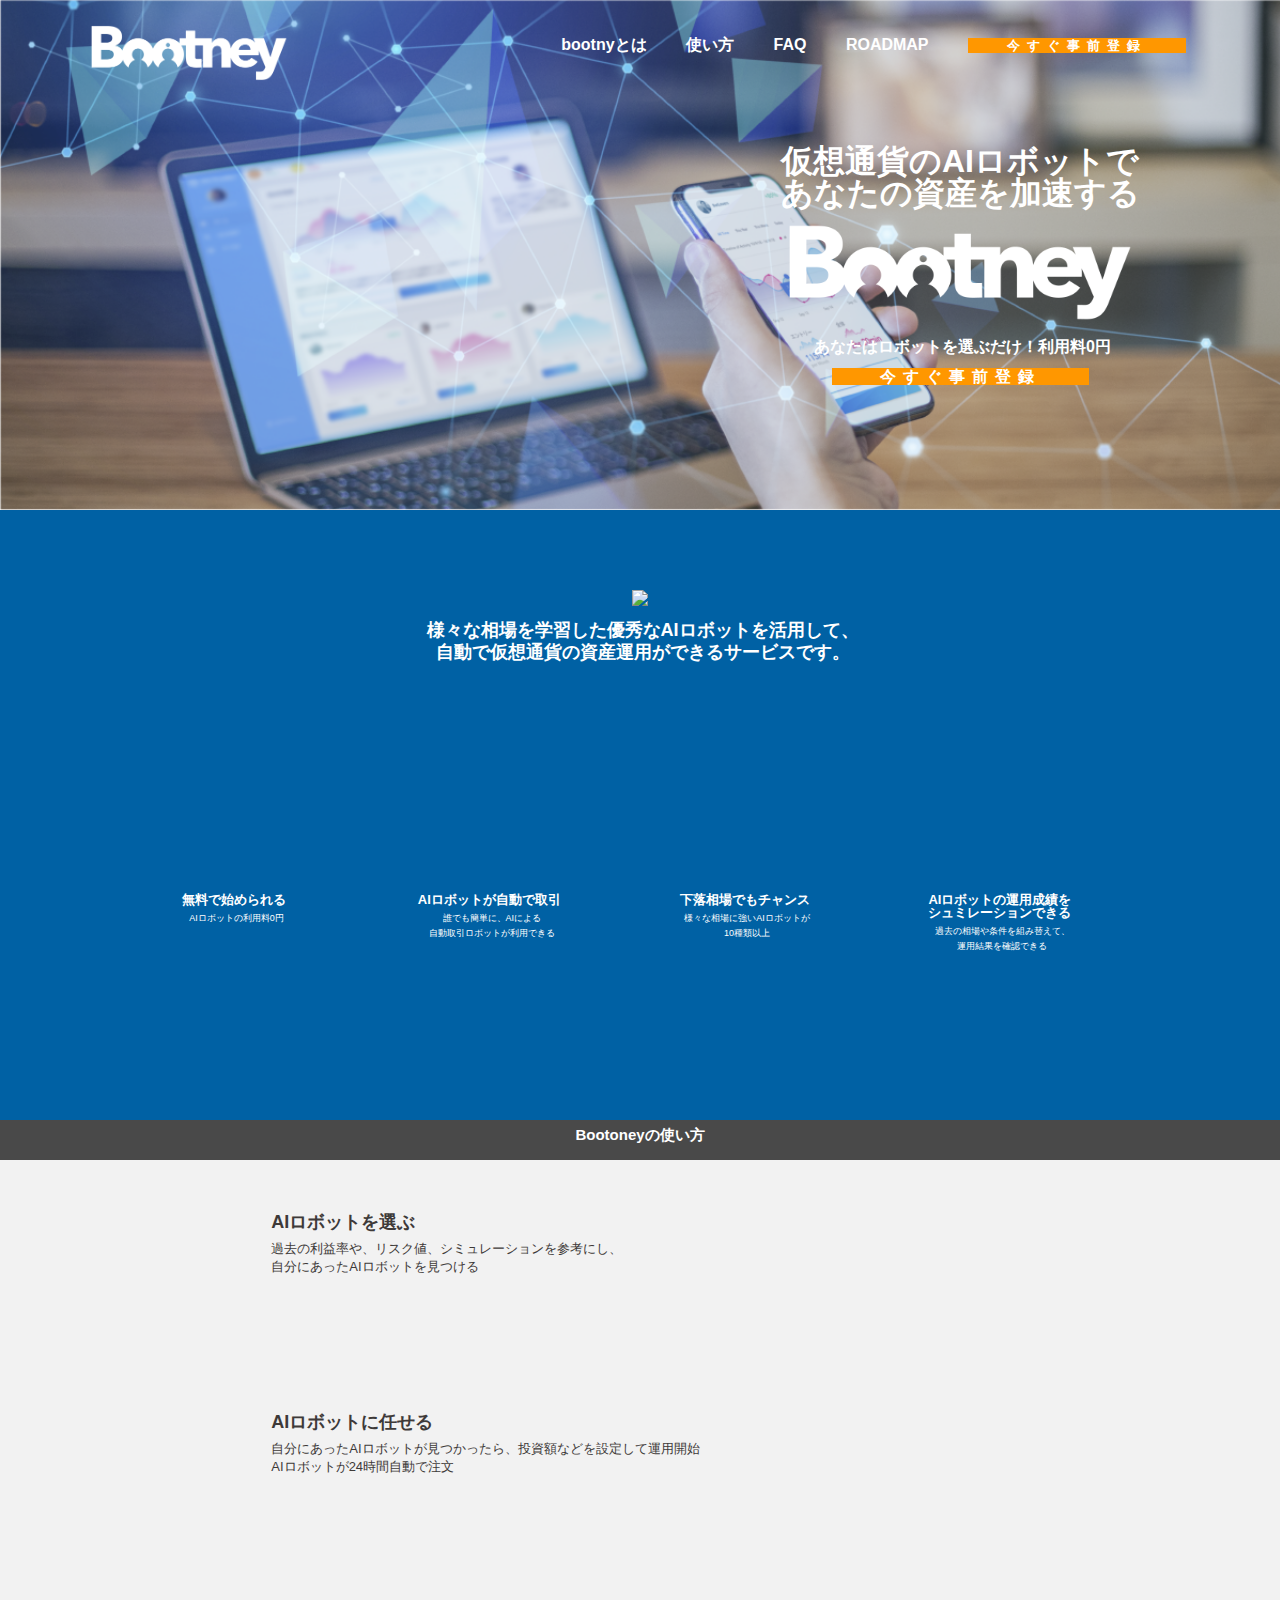
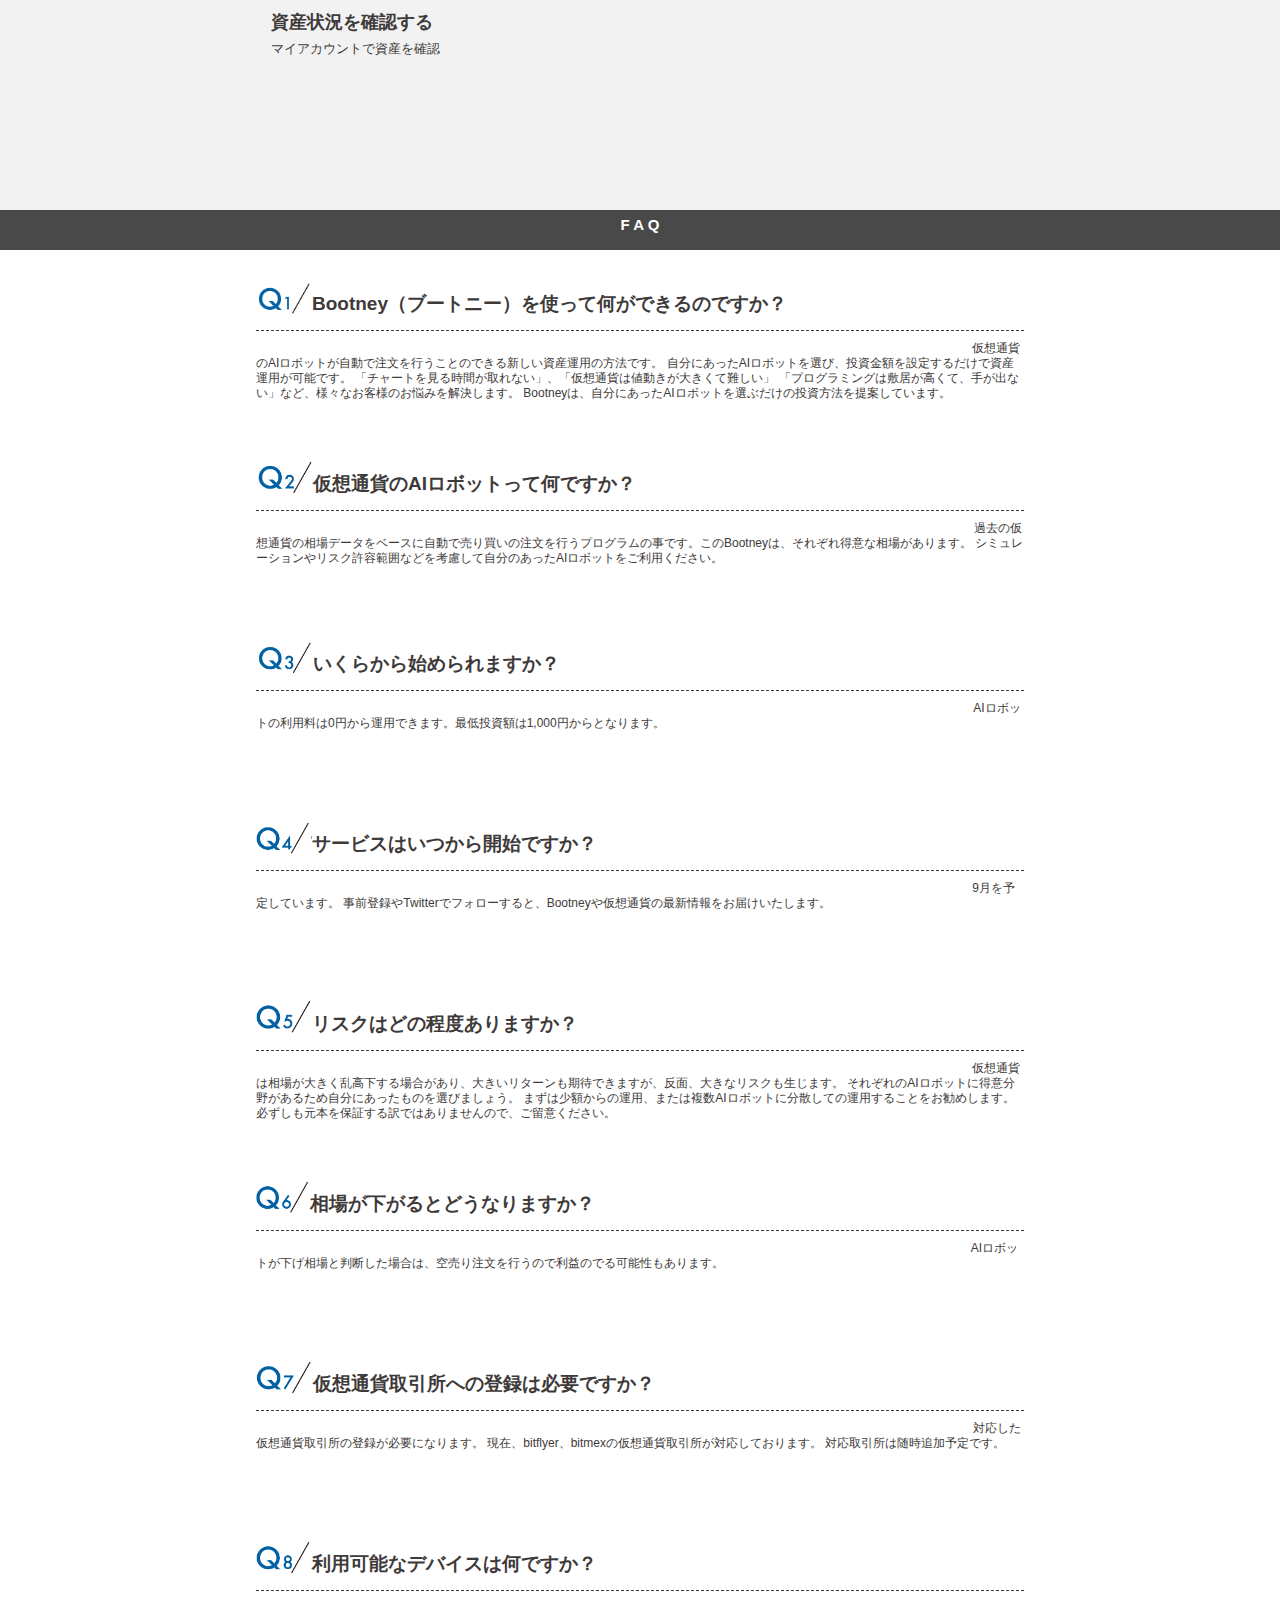
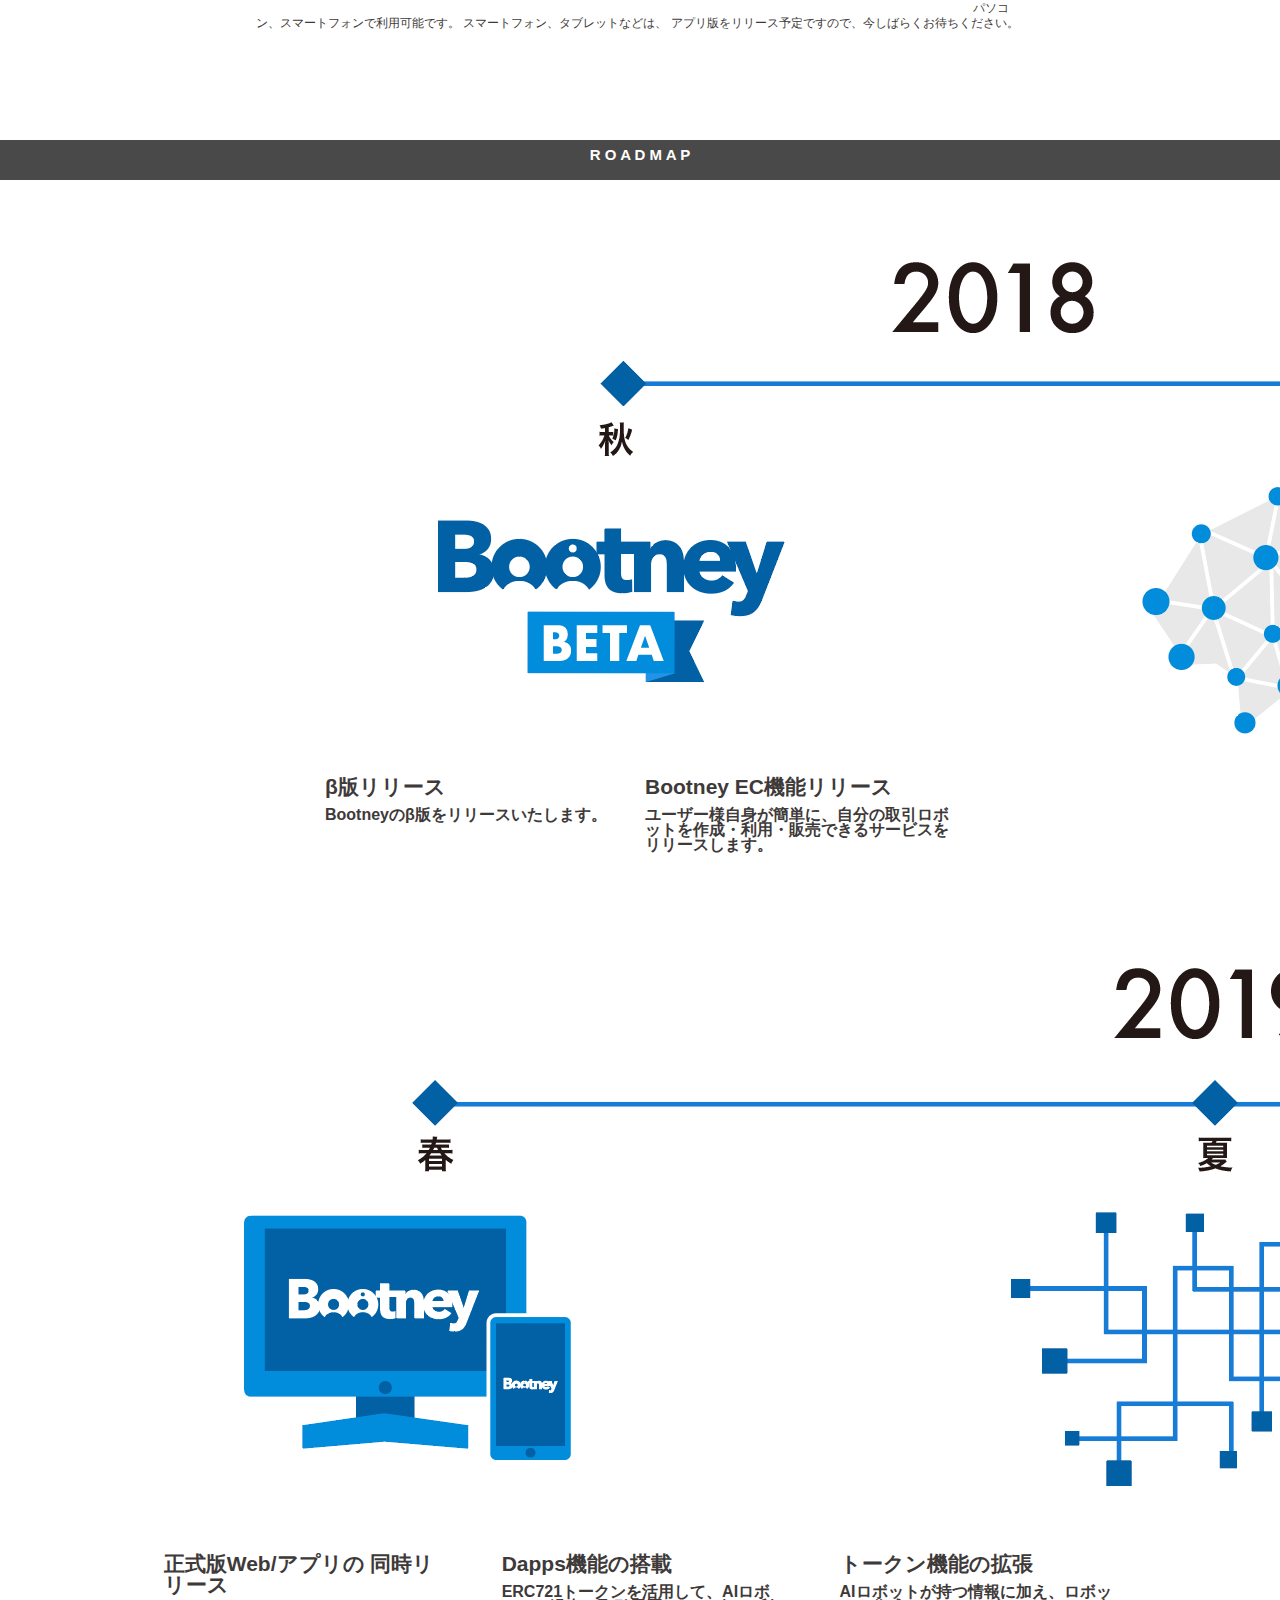
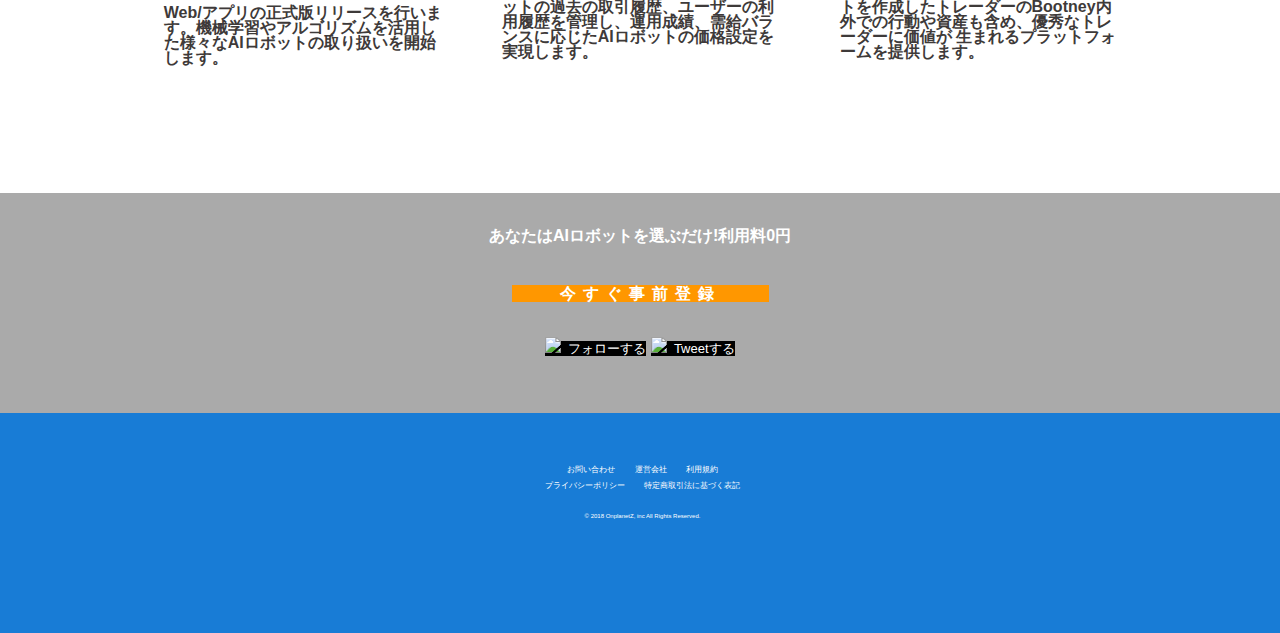
==== commit f508755e: "ROADMAP 実装" ====
--- a/index.html
+++ b/index.html
@@ -22,6 +22,15 @@
     <script src="https://ajax.googleapis.com/ajax/libs/jquery/2.1.4/jquery.min.js"></script>
     <script src="assets/js/modal.js"></script>
 
+    <!-- Global site tag (gtag.js) - Google Analytics -->
+    <script async src=“https://www.googletagmanager.com/gtag/js?id=UA-122077366-1“></script>
+    <script>
+        window.dataLayer = window.dataLayer || [];
+        function gtag() { dataLayer.push(arguments); }
+        gtag(‘js’, new Date());
+
+        gtag(‘config’, ‘UA - 122077366 - 1’);
+    </script>
 </head>
 <body>
     <div class="mainvisual">
@@ -192,11 +201,45 @@
 
 
     <div class="roadmap">
-		<h2 class="contents-title">R O A D M A P</h2>
-        <img class="sp_hidden" style="width: 50%; margin: 0 auto;" src="assets/img/loadmap01.png" />
-        <img class="sp_hidden" src="assets/img/loadmap02.png" />
-    </div>
-
+        <h2 class="contents-title">R O A D M A P</h2>
+        <div class="roadmap2018">
+            <h2 class="pc_hidden top_2018">2018</h2>
+            <img class="sp_hidden" src="assets/img/loadmap01.png" />
+            <div class="roadmaptext">
+                <img class="pc_hidden" src="assets/img/roadmap_sp01.png" />
+                <div class="lefttext2018">
+                    <h2>β版リリース</h2>
+                    <p>Bootneyのβ版をリリースいたします。</p>
+                </div>
+                <img class="pc_hidden" src="assets/img/roadmap_sp02.png" />
+                <div class="righttext2018">
+                    <h2>Bootney EC機能リリース</h2>
+                    <p>ユーザー様自身が簡単に、自分の取引ロボットを作成・利用・販売できるサービスをリリースします。</p>
+                </div>
+            </div>
+        </div>
+        <div class="roadmap2019">
+            <h2 class="pc_hidden top_2018">2019</h2>
+            <img class="sp_hidden" src="assets/img/loadmap02.png" />
+            <div class="roadmaptext clearfix">
+                <img class="pc_hidden" src="assets/img/roadmap_sp03.png" />
+                <div class="lefttext2019">
+                    <h2>正式版Web/アプリの 同時リリース</h2>
+                    <p>Web/アプリの正式版リリースを行います。機械学習やアルゴリズムを活用した様々なAIロボットの取り扱いを開始します。</p>
+                </div>
+                <img class="pc_hidden" src="assets/img/roadmap_sp04.png" />
+                <div class="centertext2019">
+                    <h2>Dapps機能の搭載</h2>
+                    <p>ERC721トークンを活用して、AIロボットの過去の取引履歴、ユーザーの利用履歴を管理し、運用成績、需給バランスに応じたAIロボットの価格設定を実現します。</p>
+                </div>
+                <img class="pc_hidden" src="assets/img/roadmap_sp05.png" />
+                <div class="righttext2019">
+                    <h2>トークン機能の拡張</h2>
+                    <p>AIロボットが持つ情報に加え、ロボットを作成したトレーダーのBootney内外での行動や資産も含め、優秀なトレーダーに価値が 生まれるプラットフォームを提供します。</p>
+                </div>
+            </div>
+        </div>
+    </div>
 
     <div class='sns'>
         <p>あなたはAIロボットを選ぶだけ!利用料0円</p>
--- a/assets/css/bootny.css
+++ b/assets/css/bootny.css
@@ -542,6 +542,60 @@
 	float:clear;
 }
 
+.roadmap2018 {
+    text-align: center;
+    width: 50%;
+    margin: 0 auto;
+    padding: 50px 0 120px 0px;
+}
+
+.roadmap2019 {
+    text-align: center;
+    width: 80%;
+    margin: 0 auto;
+    padding: 50px 0 120px 0px;
+}
+
+.lefttext2018,
+.righttext2018 {
+    float: left;
+    width: 50%;
+    text-align: left;
+}
+
+.lefttext2018 h2,
+.righttext2018 h2,
+.lefttext2019 h2,
+.centertext2019 h2,
+.righttext2019 h2 {
+    font-weight: 800;
+    padding: 5px 0 10px 5px;
+    font-size: 21px;
+}
+
+.lefttext2018 p,
+.righttext2018 p,
+.lefttext2019 p,
+.centertext2019 p,
+.righttext2019 p {
+    font-weight: 600;
+}
+
+.lefttext2019,
+.centertext2019,
+.righttext2019  {
+    float: left;
+    width: 28%;
+    margin-right: 2%;
+    margin-left: 3%;
+    text-align: left;
+}
+
+.clearfix:after {
+    content: "";
+    display: block;
+    clear: both;
+}
 
 
 
@@ -864,4 +918,34 @@
     .faq_bloc_header img {
         float: left;
     }
-}
+    .top_2018 {
+        font-weight: 900;
+        font-size: 30px;
+    }
+    .roadmap2018 {
+        text-align: center;
+        width: 65%;
+        margin: 0 auto;
+        padding: 50px 0 120px 0px;
+    }
+    .roadmap2019 {
+        text-align: center;
+        width: 65%;
+        margin: 0 auto;
+        padding: 50px 0 120px 0px;
+    }    
+    .lefttext2018,
+    .righttext2018 {
+        float: none;
+        width: 100%;
+        text-align: left;
+    }
+    .lefttext2019,
+    .centertext2019,
+    .righttext2019  {
+        float: none;
+        width: 100%;
+        text-align: left;
+        margin: 0;
+    }
+}
